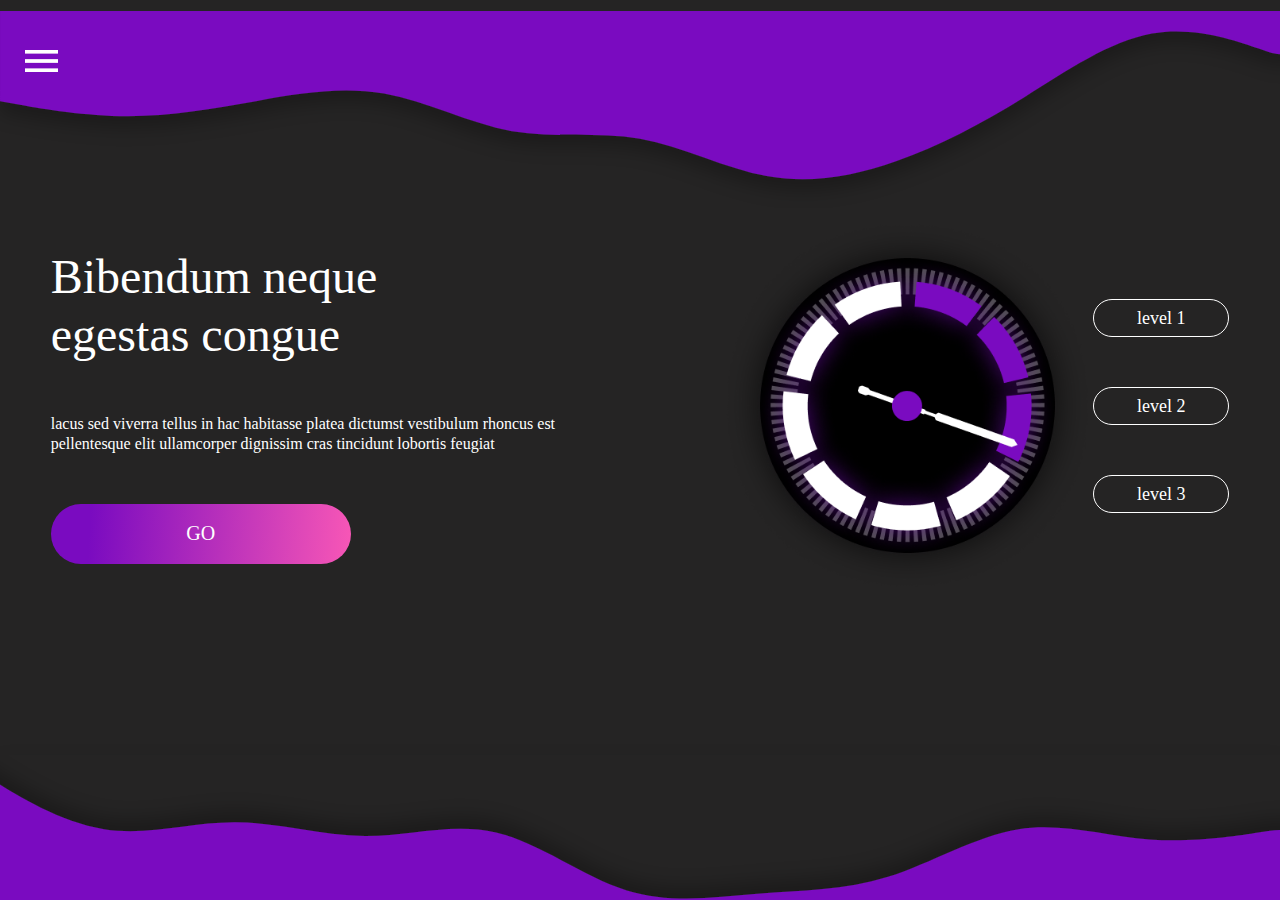
==== index.html @ 1c90ed40 "test step 1" ====
<!DOCTYPE html>
<html lang="en">
  <head>
    <meta charset="UTF-8" />
    <meta http-equiv="X-UA-Compatible" content="IE=edge" />
    <meta name="viewport" content="width=device-width, initial-scale=1.0" />
    <title>Test</title>
    <link rel="stylesheet" href="./css/style.css" />
  </head>
  <body>
    <nav class="nav">
      <div class="nav-icon">
        <img src="./img/menu-icon.png" alt="" />
      </div>
    </nav>

    <main class="main">
      <div class="main-row">
        <div class="main-conten_left">
          <h1 class="main-title">
            Bibendum neque
            <br />
            egestas congue
          </h1>
          <div class="main-text">
            <p>
              lacus sed viverra tellus in hac habitasse platea dictumst vestibulum rhoncus
              est pellentesque elit ullamcorper dignissim cras tincidunt lobortis feugiat
            </p>
          </div>
          <button href="./page2.html" class="main-btn">GO</button>
        </div>

        <div class="main-conten_right">
          <div class="right-speed">
            <img src="./img/speed(1).png" alt="" />
            <div class="right-lvl">
              <button class="lvl-btn">level 1</button>
              <button class="lvl-btn">level 2</button>
              <button class="lvl-btn">level 3</button>
            </div>
          </div>
        </div>
      </div>
    </main>

    <footer class="footer">
      <div class="container"></div>
    </footer>
  </body>
</html>
---- css/style.css ----
@import 'reset.css';

/* Generals*/
html,
body {
  background-color: #252424;
  min-height: 100vh;
  display: flex;
  flex-direction: column;
}

.container {
  max-width: 1200px;
}

/*Nav*/
.nav {
  display: flex;
  background-image: url('./../img/Vector-nav.svg');
  background-repeat: no-repeat;
  background-size: 100%;
  background-position: center center;

  min-height: 220px;
}

.nav-icon {
  width: 33px;
  height: 22px;
  display: flex;
  margin: 50px 25px;
}

/*Main*/

.main-row {
  display: flex;
  justify-content: space-around;
  align-items: center;
}

/* Main Left*/
.main-conten_left {
  display: flex;
  flex-direction: column;
  align-items: flex-start;
  padding: 0px;
  gap: 50px;
}

.main-title {
  color: #fff;
  font-size: 48px;
  font-weight: 400;
  line-height: 58px;
}

.main-text {
  max-width: 570px;
  font-size: 16px;
  line-height: 20px;
  font-weight: 400;
}

.main p {
  font-weight: 400;
  font-size: 16px;
  line-height: 20px;
  color: #fff;
}

.main-btn {
  width: 300px;
  height: 60px;

  color: #fff;
  font-size: 20px;
  text-align: center;

  background: linear-gradient(93.71deg, #7a0bc0 13.27%, #fa58b6 101.64%);
  border-radius: 30px;
}

/*Main Right*/

.right-speed {
  display: flex;
  align-items: center;
}

.right-speed img {
  height: 371px;
  width: 371px;
}

.right-lvl {
  display: flex;
  flex-direction: column;
  gap: 50px;
}

.lvl-btn {
  width: 136px;
  height: 38px;
  font-size: 18px;
  line-height: 22px;
  border: 1px solid #ffffff;
  border-radius: 20px;
  color: #fff;
}

/*Footer*/
.footer {
  margin-top: auto;
}

.footer {
  display: flex;
  background-image: url('./../img/Vector-foot.svg');
  background-repeat: no-repeat;
  background-size: 100%;
  background-position: center center;
  box-shadow: 0px 12px 20px rgba(0, 0, 0, 0.25);
  min-height: 145px;
}
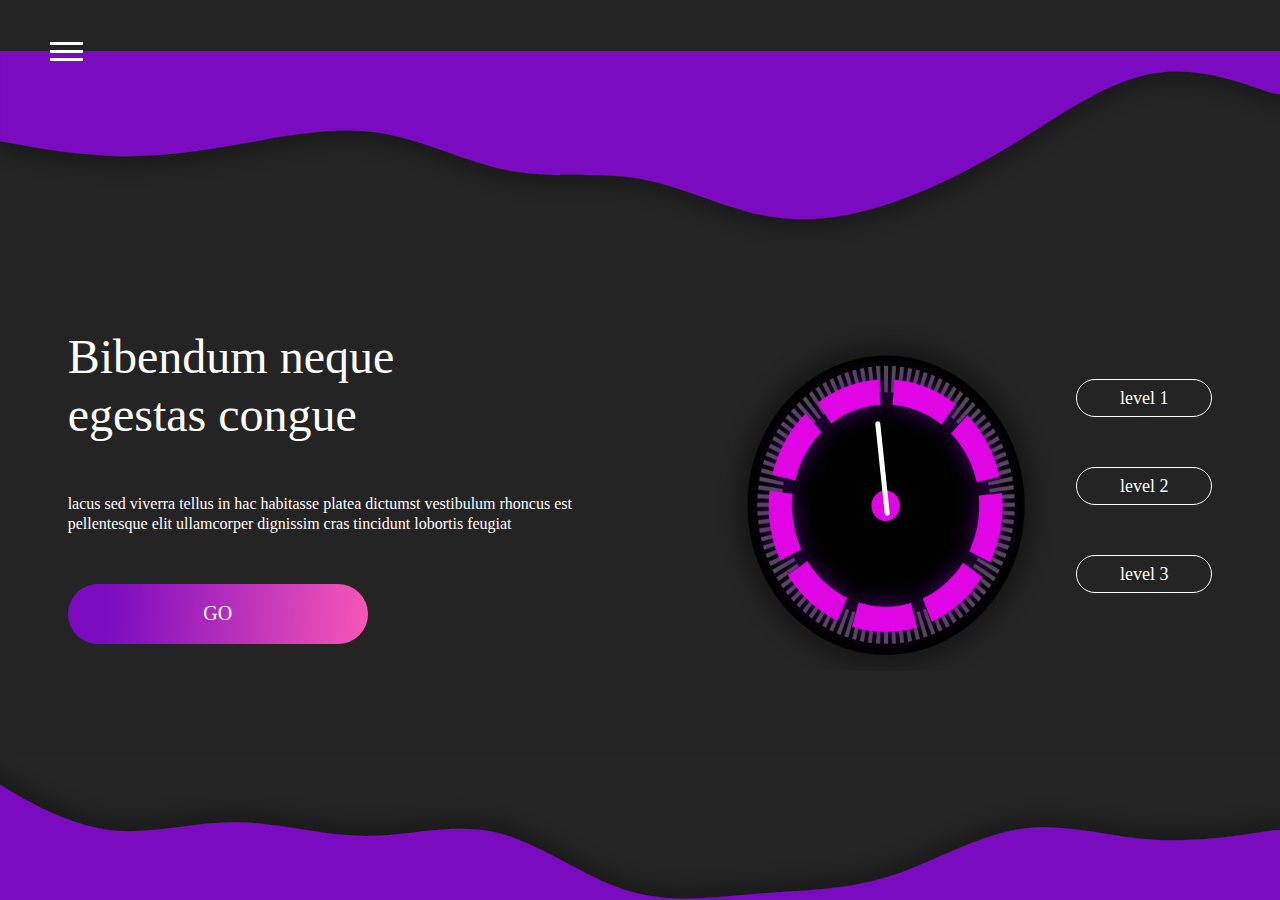
==== commit 6cabf975: "step 2" ====
--- a/index.html
+++ b/index.html
@@ -9,8 +9,19 @@
   </head>
   <body>
     <nav class="nav">
-      <div class="nav-icon">
-        <img src="./img/menu-icon.png" alt="" />
+      <div class="wrapper">
+        <div class="burger">
+          <span></span>
+        </div>
+      </div>
+      <div class="nav-menu">
+        <ul class="nav-menu__list">
+          <li>Menu 1</li>
+          <li>Menu 2</li>
+          <li>Menu 3</li>
+          <li>Menu 4</li>
+          <p>8 800 000 00</p>
+        </ul>
       </div>
     </nav>
 
@@ -28,16 +39,20 @@
               est pellentesque elit ullamcorper dignissim cras tincidunt lobortis feugiat
             </p>
           </div>
-          <button href="./page2.html" class="main-btn">GO</button>
+          <a type="btn" href="./page2.html" class="main-btn">GO</a>
         </div>
 
         <div class="main-conten_right">
           <div class="right-speed">
-            <img src="./img/speed(1).png" alt="" />
+            <span class="speed__arow lvl-3"></span>
+            <img class="none" src="./img/lvl-1.png" alt="lvl-1" />
+            <img class="none" src="./img/lvl-2.png" alt="lvl-2" />
+            <img class="lvl-active" src="./img/lvl-3.png" alt="lvl-3" />
+
             <div class="right-lvl">
-              <button class="lvl-btn">level 1</button>
-              <button class="lvl-btn">level 2</button>
-              <button class="lvl-btn">level 3</button>
+              <button class="lvl-btn btn1">level 1</button>
+              <button class="lvl-btn btn2">level 2</button>
+              <button class="lvl-btn btn3">level 3</button>
             </div>
           </div>
         </div>
@@ -47,5 +62,7 @@
     <footer class="footer">
       <div class="container"></div>
     </footer>
+
+    <script src="./main.js"></script>
   </body>
 </html>
--- a/css/style.css
+++ b/css/style.css
@@ -1,4 +1,8 @@
 @import 'reset.css';
+
+/* * {
+  border: 1px solid red;
+} */
 
 /* Generals*/
 html,
@@ -15,27 +19,88 @@
 
 /*Nav*/
 .nav {
-  display: flex;
   background-image: url('./../img/Vector-nav.svg');
   background-repeat: no-repeat;
   background-size: 100%;
   background-position: center center;
-
-  min-height: 220px;
-}
-
-.nav-icon {
+  min-height: 300px;
+}
+
+.nav-menu {
+  position: fixed;
+
+  top: 0;
+  left: -100%;
+  width: 30%;
+  height: 100vh;
+  background-color: #090909;
+  color: #fff;
+  z-index: 5;
+  transition: 0.5s all ease;
+}
+.nav-menu__list {
+  display: flex;
+  flex-direction: column;
+  justify-content: space-evenly;
+  align-items: center;
+  height: 100%;
+  font-weight: 400;
+  font-size: 24px;
+  line-height: 29px;
+}
+
+.nav-menu__active {
+  left: 0;
+  top: 0;
+}
+
+/* Nav-burger*/
+.wrapper {
+  margin-top: 50px;
+  margin-left: 50px;
+  position: relative;
   width: 33px;
   height: 22px;
-  display: flex;
-  margin: 50px 25px;
+  cursor: pointer;
+  z-index: 6;
+  transition: 2s all;
+}
+
+.burger span,
+.burger span::after,
+.burger span::before {
+  position: absolute;
+  width: 100%;
+  height: 3px;
+  background-color: #fff;
+}
+
+.burger span::after {
+  content: ' ';
+  transform: translateY(8px);
+}
+
+.burger span::before {
+  content: ' ';
+  transform: translateY(-8px);
+}
+
+/* Activation span*/
+.burger__active span::after {
+  transform: rotate(-90deg);
+}
+.burger__active span::before {
+  display: none;
+}
+.burger__active span {
+  transform: rotate(45deg);
 }
 
 /*Main*/
 
 .main-row {
   display: flex;
-  justify-content: space-around;
+  justify-content: space-evenly;
   align-items: center;
 }
 
@@ -70,22 +135,33 @@
 }
 
 .main-btn {
+  display: flex;
   width: 300px;
   height: 60px;
 
   color: #fff;
   font-size: 20px;
-  text-align: center;
+  justify-content: center;
+  align-items: center;
 
   background: linear-gradient(93.71deg, #7a0bc0 13.27%, #fa58b6 101.64%);
   border-radius: 30px;
 }
 
+.main-btn:active {
+  position: relative;
+  top: 2px;
+}
+
 /*Main Right*/
+.main-conten_right {
+  display: flex;
+}
 
 .right-speed {
   display: flex;
   align-items: center;
+  position: relative;
 }
 
 .right-speed img {
@@ -93,6 +169,48 @@
   width: 371px;
 }
 
+/* Speedometer */
+.speed__arow {
+  width: 5px;
+  height: 95px;
+  border-radius: 5px;
+  background-color: #fff;
+  transform: 1s all;
+}
+.lvl-1 {
+  position: absolute;
+  left: 227px;
+  top: 157px;
+  transform: rotate(115deg);
+}
+
+.lvl-2 {
+  position: absolute;
+  left: 152px;
+  top: 162px;
+  transform: rotate(237deg);
+}
+.lvl-3 {
+  position: absolute;
+  left: 175px;
+  top: 121px;
+  transform: rotate(354deg);
+}
+
+.speed__lvl-3 img {
+  width: 400px;
+}
+
+.none {
+  display: none;
+}
+
+.lvl-active {
+  display: block;
+}
+
+/* Lvl's btn */
+
 .right-lvl {
   display: flex;
   flex-direction: column;
@@ -100,6 +218,7 @@
 }
 
 .lvl-btn {
+  text-align: center;
   width: 136px;
   height: 38px;
   font-size: 18px;
@@ -109,6 +228,16 @@
   color: #fff;
 }
 
+.lvl-btn:hover {
+  background-color: #7a0bc0;
+  box-shadow: -3px 22px 15px 9px rgba(2, 2, 2, 0.2);
+}
+
+.lvl-btn:active {
+  position: relative;
+  top: 2px;
+}
+
 /*Footer*/
 .footer {
   margin-top: auto;
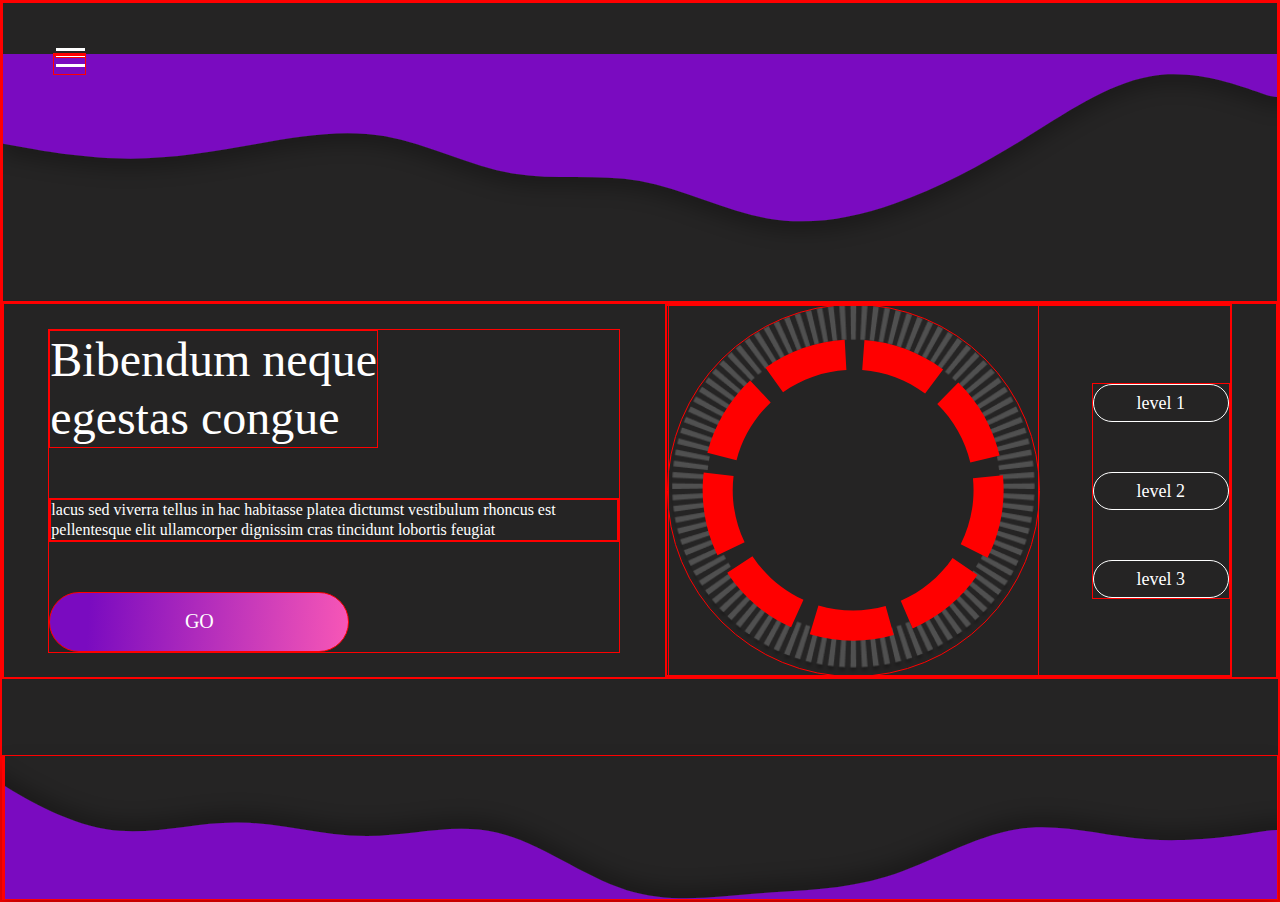
==== commit 794744e4: "step 3" ====
--- a/index.html
+++ b/index.html
@@ -44,15 +44,45 @@
 
         <div class="main-conten_right">
           <div class="right-speed">
-            <span class="speed__arow lvl-3"></span>
-            <img class="none" src="./img/lvl-1.png" alt="lvl-1" />
-            <img class="none" src="./img/lvl-2.png" alt="lvl-2" />
-            <img class="lvl-active" src="./img/lvl-3.png" alt="lvl-3" />
+            <div class="speedometer">
+              <svg
+                class="circle"
+                width="371"
+                height="371"
+                viewbox="0 0 384 384"
+                fill=""
+                xmlns="http://www.w3.org/2000/svg">
+                <path
+                  d="M347.47 176.054C350.424 205.628 344.903 235.432 331.551 261.985L303.565 247.912C314.247 226.67 318.664 202.827 316.3 179.168L347.47 176.054Z" />
+                <path
+                  d="M301.071 79.5884C322.331 100.357 337.243 126.747 344.064 155.674L313.576 162.864C308.119 139.722 296.189 118.611 279.182 101.995L301.071 79.5884Z" />
+                <path
+                  d="M203.403 35.4437C233.04 37.6792 261.429 48.301 285.254 66.0687L266.528 91.1795C247.468 76.9654 224.757 68.4679 201.047 66.6795L203.403 35.4437Z" />
+                <path
+                  d="M100.422 64.2923C124.584 46.9859 153.172 36.9116 182.846 35.2461L184.601 66.5214C160.862 67.8538 137.992 75.9132 118.662 89.7584L100.422 64.2923Z" />
+                <path
+                  d="M39.9134 152.7C47.2995 123.911 62.7242 97.8187 84.3861 77.4693L105.833 100.3C88.5039 116.579 76.1641 137.454 70.2553 160.485L39.9134 152.7Z" />
+                <path
+                  d="M50.4328 259.417C37.568 232.625 32.5921 202.725 36.0861 173.21L67.1934 176.893C64.3982 200.504 68.3789 224.424 78.6707 245.858L50.4328 259.417Z" />
+                <path
+                  d="M127.028 334.305C99.9526 322.047 76.9236 302.339 60.6308 277.482L86.8292 260.31C99.8634 280.196 118.287 295.962 139.947 305.769L127.028 334.305Z" />
+                <path
+                  d="M233.886 342.436C205.267 350.455 174.958 350.167 146.497 341.604L155.522 311.608C178.291 318.458 202.538 318.689 225.433 312.273L233.886 342.436Z" />
+                <path
+                  d="M320.981 279.925C304.224 304.472 280.83 323.744 253.529 335.492L241.147 306.718C262.988 297.32 281.704 281.902 295.109 262.264L320.981 279.925Z" />
+              </svg>
+            </div>
 
             <div class="right-lvl">
-              <button class="lvl-btn btn1">level 1</button>
-              <button class="lvl-btn btn2">level 2</button>
-              <button class="lvl-btn btn3">level 3</button>
+              <button onclick="animateFill('#7A0BC0')" id="btn1" class="lvl-btn">
+                level 1
+              </button>
+              <button onclick="animateFill('#0B8AC0')" id="btn2" class="lvl-btn">
+                level 2
+              </button>
+              <button onclick="animateFill('#E105E5')" id="btn3" class="lvl-btn">
+                level 3
+              </button>
             </div>
           </div>
         </div>
--- a/css/style.css
+++ b/css/style.css
@@ -1,8 +1,8 @@
 @import 'reset.css';
 
-/* * {
+* {
   border: 1px solid red;
-} */
+}
 
 /* Generals*/
 html,
@@ -156,12 +156,18 @@
 /*Main Right*/
 .main-conten_right {
   display: flex;
+  align-items: center;
+  justify-content: center;
 }
 
 .right-speed {
   display: flex;
   align-items: center;
-  position: relative;
+  justify-content: space-between;
+  position: relative;
+
+  width: 565px;
+  height: 371px;
 }
 
 .right-speed img {
@@ -170,43 +176,39 @@
 }
 
 /* Speedometer */
-.speed__arow {
-  width: 5px;
-  height: 95px;
-  border-radius: 5px;
-  background-color: #fff;
-  transform: 1s all;
-}
+.speed-conntent {
+  position: relative;
+}
+
+.speedometer {
+  display: flex;
+  justify-content: center;
+  border-radius: 50%;
+  transition: 0.8s all;
+
+  background-image: url('./../img/backdrop.png');
+  background-repeat: no-repeat;
+  background-size: 100%;
+  background-position: center center;
+}
+
 .lvl-1 {
-  position: absolute;
-  left: 227px;
-  top: 157px;
   transform: rotate(115deg);
 }
 
 .lvl-2 {
-  position: absolute;
-  left: 152px;
-  top: 162px;
   transform: rotate(237deg);
 }
 .lvl-3 {
-  position: absolute;
-  left: 175px;
-  top: 121px;
   transform: rotate(354deg);
 }
 
-.speed__lvl-3 img {
-  width: 400px;
-}
-
-.none {
-  display: none;
-}
-
-.lvl-active {
-  display: block;
+.lvl-img {
+  transition: 1s all;
+}
+
+.lvl-img img {
+  color: black;
 }
 
 /* Lvl's btn */
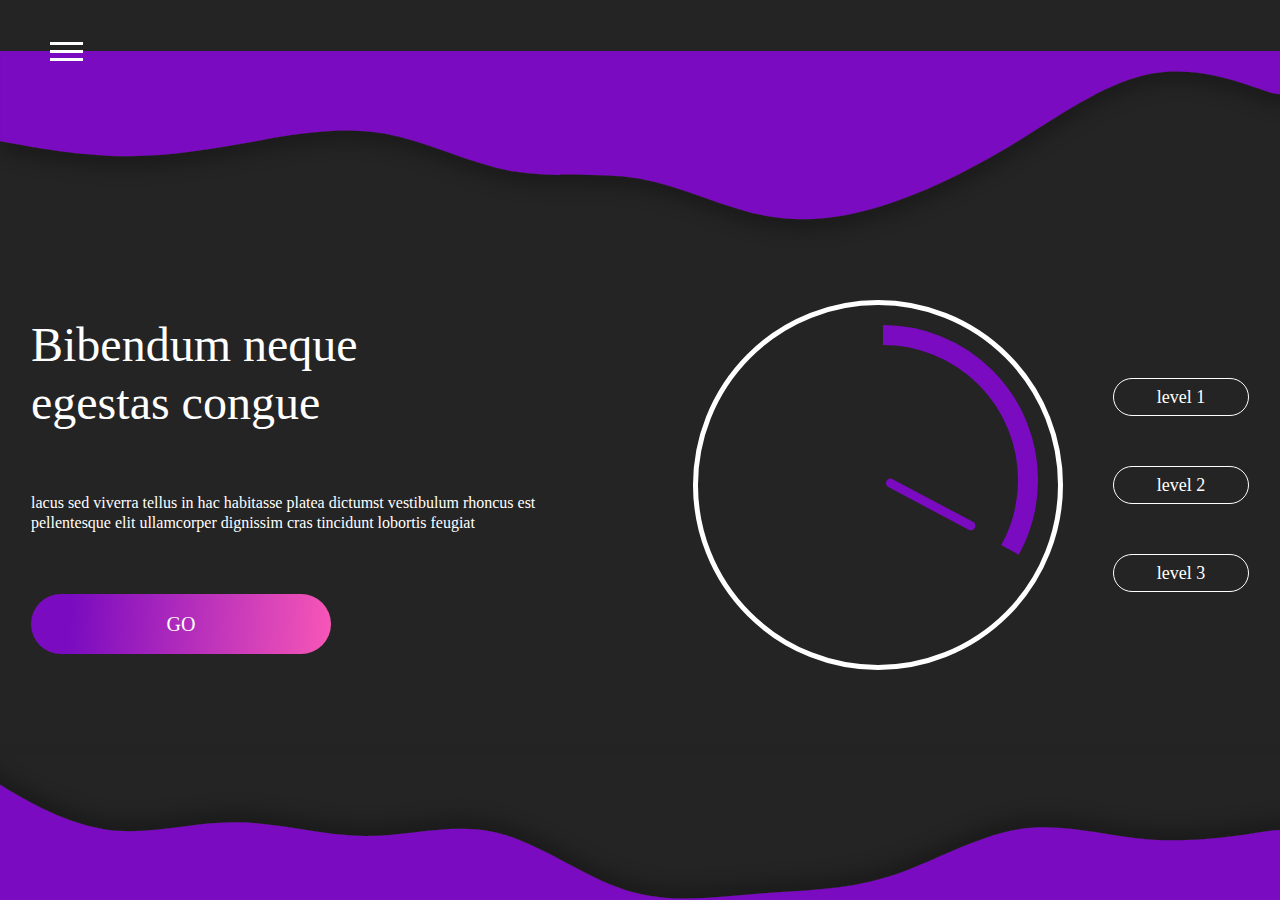
==== commit 33bc1621: "animation" ====
--- a/index.html
+++ b/index.html
@@ -26,63 +26,73 @@
     </nav>
 
     <main class="main">
-      <div class="main-row">
-        <div class="main-conten_left">
-          <h1 class="main-title">
+      <div class="section1">
+        <div class="section1__content-left">
+          <h1 class="title">
             Bibendum neque
             <br />
             egestas congue
           </h1>
-          <div class="main-text">
+          <div class="content-left__text">
             <p>
               lacus sed viverra tellus in hac habitasse platea dictumst vestibulum rhoncus
               est pellentesque elit ullamcorper dignissim cras tincidunt lobortis feugiat
             </p>
           </div>
-          <a type="btn" href="./page2.html" class="main-btn">GO</a>
+          <a type="btn" href="./page2.html" class="content-left__btn">GO</a>
         </div>
 
-        <div class="main-conten_right">
+        <div class="section1__content-right">
           <div class="right-speed">
-            <div class="speedometer">
-              <svg
-                class="circle"
-                width="371"
-                height="371"
-                viewbox="0 0 384 384"
-                fill=""
-                xmlns="http://www.w3.org/2000/svg">
-                <path
-                  d="M347.47 176.054C350.424 205.628 344.903 235.432 331.551 261.985L303.565 247.912C314.247 226.67 318.664 202.827 316.3 179.168L347.47 176.054Z" />
-                <path
-                  d="M301.071 79.5884C322.331 100.357 337.243 126.747 344.064 155.674L313.576 162.864C308.119 139.722 296.189 118.611 279.182 101.995L301.071 79.5884Z" />
-                <path
-                  d="M203.403 35.4437C233.04 37.6792 261.429 48.301 285.254 66.0687L266.528 91.1795C247.468 76.9654 224.757 68.4679 201.047 66.6795L203.403 35.4437Z" />
-                <path
-                  d="M100.422 64.2923C124.584 46.9859 153.172 36.9116 182.846 35.2461L184.601 66.5214C160.862 67.8538 137.992 75.9132 118.662 89.7584L100.422 64.2923Z" />
-                <path
-                  d="M39.9134 152.7C47.2995 123.911 62.7242 97.8187 84.3861 77.4693L105.833 100.3C88.5039 116.579 76.1641 137.454 70.2553 160.485L39.9134 152.7Z" />
-                <path
-                  d="M50.4328 259.417C37.568 232.625 32.5921 202.725 36.0861 173.21L67.1934 176.893C64.3982 200.504 68.3789 224.424 78.6707 245.858L50.4328 259.417Z" />
-                <path
-                  d="M127.028 334.305C99.9526 322.047 76.9236 302.339 60.6308 277.482L86.8292 260.31C99.8634 280.196 118.287 295.962 139.947 305.769L127.028 334.305Z" />
-                <path
-                  d="M233.886 342.436C205.267 350.455 174.958 350.167 146.497 341.604L155.522 311.608C178.291 318.458 202.538 318.689 225.433 312.273L233.886 342.436Z" />
-                <path
-                  d="M320.981 279.925C304.224 304.472 280.83 323.744 253.529 335.492L241.147 306.718C262.988 297.32 281.704 281.902 295.109 262.264L320.981 279.925Z" />
+            <div class="speed-circle">
+              <div class="speed-arrow lvl-1"></div>
+              <svg class="circle" width="370" height="370">
+                <circle
+                  class="progress-ring__circle"
+                  stroke=" "
+                  fill="transparent"
+                  stroke-width="20"
+                  cx="185"
+                  cy="185"
+                  r="145" />
               </svg>
             </div>
 
             <div class="right-lvl">
-              <button onclick="animateFill('#7A0BC0')" id="btn1" class="lvl-btn">
-                level 1
-              </button>
-              <button onclick="animateFill('#0B8AC0')" id="btn2" class="lvl-btn">
-                level 2
-              </button>
-              <button onclick="animateFill('#E105E5')" id="btn3" class="lvl-btn">
-                level 3
-              </button>
+              <button id="btn1" class="lvl-btn">level 1</button>
+              <button id="btn2" class="lvl-btn">level 2</button>
+              <button id="btn3" class="lvl-btn">level 3</button>
+            </div>
+          </div>
+        </div>
+      </div>
+
+      <div class="section2 none">
+        <div class="section2__content">
+          <div class="section2_left">
+            <h1 class="title">PageMaker including versions of Lorem Ipsum</h1>
+            <div class="section2-text">
+              <p>
+                Lorem Ipsum is simply dummy text of the printing and typesetting industry.
+                Lorem Ipsum has been the industry's standard dummy text ever since the
+                1500s, when an unknown printer took a galley of type and scrambled it to
+                make a type specimen book. It has survived not only five centuries, but
+                also the leap into electronic typesetting, remaining essentially
+                unchanged. It was popularised in the 1960s with the release of Letraset
+                sheets containing
+              </p>
+            </div>
+            <a type="btn" href="./index.html" class="main-btn">BACK</a>
+          </div>
+
+          <div class="section2__content-right">
+            <div class="right-speed">
+              <img src="./img/speed(1).png" alt="" />
+              <div class="right-lvl">
+                <button class="lvl-btn">level 1</button>
+                <button class="lvl-btn">level 2</button>
+                <button class="lvl-btn">level 3</button>
+              </div>
             </div>
           </div>
         </div>
--- a/css/style.css
+++ b/css/style.css
@@ -1,8 +1,8 @@
 @import 'reset.css';
 
-* {
+/* * {
   border: 1px solid red;
-}
+} */
 
 /* Generals*/
 html,
@@ -12,9 +12,8 @@
   display: flex;
   flex-direction: column;
 }
-
-.container {
-  max-width: 1200px;
+.main {
+  position: relative;
 }
 
 /*Nav*/
@@ -35,7 +34,7 @@
   height: 100vh;
   background-color: #090909;
   color: #fff;
-  z-index: 5;
+  z-index: 10;
   transition: 0.5s all ease;
 }
 .nav-menu__list {
@@ -62,7 +61,7 @@
   width: 33px;
   height: 22px;
   cursor: pointer;
-  z-index: 6;
+  z-index: 11;
   transition: 2s all;
 }
 
@@ -94,47 +93,53 @@
 }
 .burger__active span {
   transform: rotate(45deg);
-}
-
-/*Main*/
-
-.main-row {
-  display: flex;
-  justify-content: space-evenly;
-  align-items: center;
+  z-index: 11;
+}
+
+/*Main section1*/
+.section1 {
+  display: flex;
+  flex-direction: row;
+  flex-wrap: wrap;
+  justify-content: space-around;
+  position: relative;
+  z-index: 4;
+  gap: 30px;
 }
 
 /* Main Left*/
-.main-conten_left {
-  display: flex;
-  flex-direction: column;
+.section1__content-left {
+  display: flex;
+  flex-direction: column;
+  flex-wrap: wrap;
+  justify-content: space-around;
   align-items: flex-start;
-  padding: 0px;
-  gap: 50px;
-}
-
-.main-title {
+  gap: 30px;
+  row-gap: 30px;
+}
+
+.title {
   color: #fff;
   font-size: 48px;
   font-weight: 400;
   line-height: 58px;
 }
 
-.main-text {
+.content-left__text {
   max-width: 570px;
   font-size: 16px;
   line-height: 20px;
   font-weight: 400;
 }
 
-.main p {
+.content-left__text p {
   font-weight: 400;
   font-size: 16px;
   line-height: 20px;
   color: #fff;
 }
 
-.main-btn {
+.content-left__btn {
   display: flex;
   width: 300px;
   height: 60px;
@@ -148,13 +153,13 @@
   border-radius: 30px;
 }
 
-.main-btn:active {
+.content-left__btn:active {
   position: relative;
   top: 2px;
 }
 
 /*Main Right*/
-.main-conten_right {
+.section1__content-right {
   display: flex;
   align-items: center;
   justify-content: center;
@@ -164,55 +169,65 @@
   display: flex;
   align-items: center;
   justify-content: space-between;
-  position: relative;
-
-  width: 565px;
-  height: 371px;
-}
-
-.right-speed img {
-  height: 371px;
-  width: 371px;
+  transition: 0.5s all ease-in;
 }
 
 /* Speedometer */
-.speed-conntent {
-  position: relative;
-}
-
-.speedometer {
-  display: flex;
-  justify-content: center;
+
+.speed-circle {
+  display: flex;
+  flex-direction: column;
+  justify-content: center;
+  align-items: center;
+  position: relative;
+  width: 370px;
+  height: 370px;
+
+  border: 5px solid white;
   border-radius: 50%;
-  transition: 0.8s all;
-
-  background-image: url('./../img/backdrop.png');
-  background-repeat: no-repeat;
-  background-size: 100%;
-  background-position: center center;
-}
+  margin-right: 50px;
+
+  transform-origin: center;
+  transform: rotate(-90deg);
+  stroke: #7a0bc0;
+}
+.progress-ring__circle {
+  transition: 0.5s all ease-in;
+}
+
+.speed-arrow {
+  position: absolute;
+  display: flex;
+  justify-content: center;
+
+  width: 100px;
+  height: 9px;
+  top: 184px;
+  left: 84px;
+  transition: 0.5s all ease-in;
+
+  border-radius: 13px;
+  transform-origin: 100% 50%;
+}
+
+/* Active lvl */
 
 .lvl-1 {
-  transform: rotate(115deg);
+  background-color: #7a0bc0;
+  transform: rotate(-62deg);
 }
 
 .lvl-2 {
-  transform: rotate(237deg);
-}
+  background-color: #0b8ac0;
+  transform: rotate(57deg);
+}
+
 .lvl-3 {
-  transform: rotate(354deg);
-}
-
-.lvl-img {
-  transition: 1s all;
-}
-
-.lvl-img img {
-  color: black;
+  background-color: #fa58b6;
+  transform: rotate(176deg);
 }
 
 /* Lvl's btn */
-
 .right-lvl {
   display: flex;
   flex-direction: column;
@@ -240,6 +255,33 @@
   top: 2px;
 }
 
+/* Main section2 */
+.section2 {
+  display: flex;
+  flex-direction: row;
+  flex-wrap: wrap;
+  justify-content: space-around;
+  position: absolute;
+  top: 0;
+  left: 65%;
+  z-index: 1;
+  transition: transform 0.5s ease-in-out;
+}
+.section_2-active {
+  transform: translateX(-100%);
+}
+.none {
+  display: none;
+}
+
+.section2__content {
+  display: flex;
+  flex-direction: row;
+}
+
+.section2-title {
+}
+
 /*Footer*/
 .footer {
   margin-top: auto;
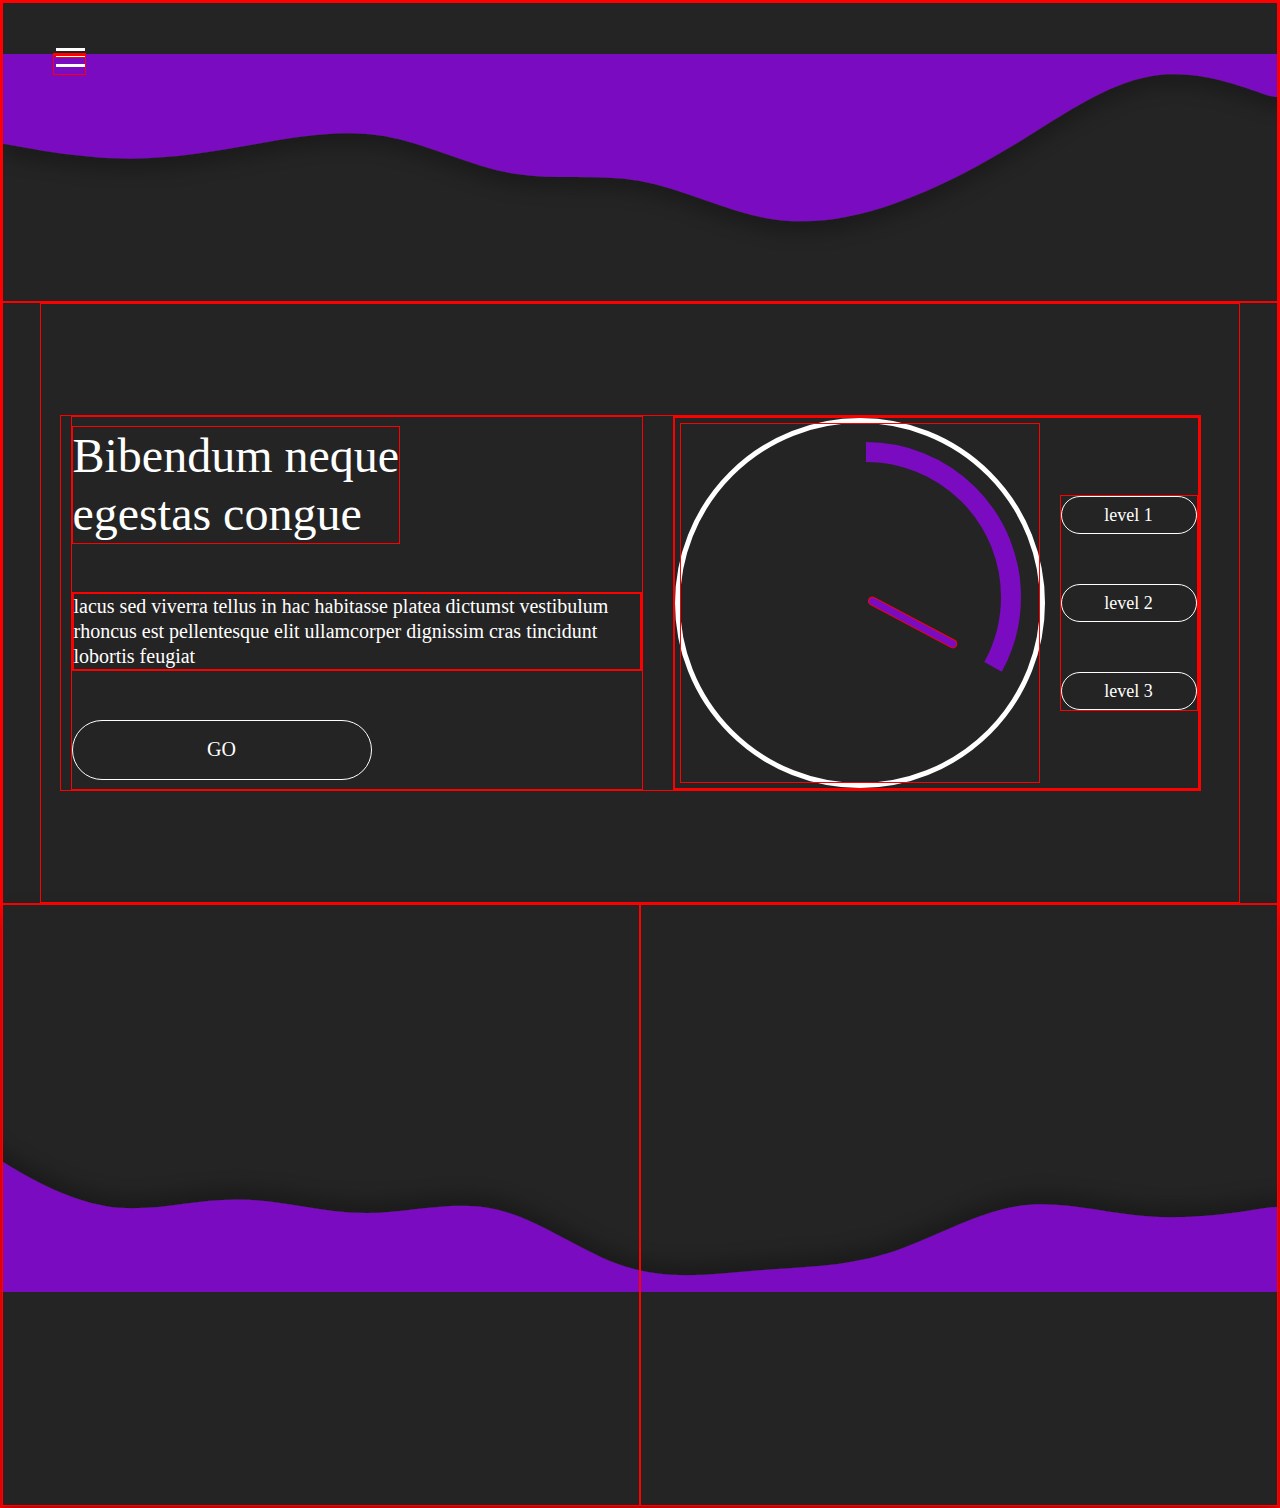
==== commit 9decf1ab: "finish" ====
--- a/index.html
+++ b/index.html
@@ -26,52 +26,57 @@
     </nav>
 
     <main class="main">
-      <div class="section1">
-        <div class="section1__content-left">
-          <h1 class="title">
-            Bibendum neque
-            <br />
-            egestas congue
-          </h1>
-          <div class="content-left__text">
-            <p>
-              lacus sed viverra tellus in hac habitasse platea dictumst vestibulum rhoncus
-              est pellentesque elit ullamcorper dignissim cras tincidunt lobortis feugiat
-            </p>
+      <div class="container">
+        <div class="section1">
+          <div class="section1__content-left">
+            <h1 class="title">
+              Bibendum neque
+              <br />
+              egestas congue
+            </h1>
+            <div class="text">
+              <p>
+                lacus sed viverra tellus in hac habitasse platea dictumst vestibulum
+                rhoncus est pellentesque elit ullamcorper dignissim cras tincidunt
+                lobortis feugiat
+              </p>
+            </div>
+            <button type="btn" id="btn-next" class="btn">GO</button>
           </div>
-          <a type="btn" href="./page2.html" class="content-left__btn">GO</a>
-        </div>
 
-        <div class="section1__content-right">
-          <div class="right-speed">
-            <div class="speed-circle">
-              <div class="speed-arrow lvl-1"></div>
-              <svg class="circle" width="370" height="370">
-                <circle
-                  class="progress-ring__circle"
-                  stroke=" "
-                  fill="transparent"
-                  stroke-width="20"
-                  cx="185"
-                  cy="185"
-                  r="145" />
-              </svg>
-            </div>
+          <div class="section1__content-right">
+            <div class="right-speed">
+              <div class="speed-circle">
+                <div class="speed-arrow lvl-1"></div>
+                <svg class="circle" width="370" height="370">
+                  <circle
+                    class="progress-ring__circle"
+                    stroke=" "
+                    fill="transparent"
+                    stroke-width="20"
+                    cx="185"
+                    cy="185"
+                    r="145" />
+                </svg>
+              </div>
 
-            <div class="right-lvl">
-              <button id="btn1" class="lvl-btn">level 1</button>
-              <button id="btn2" class="lvl-btn">level 2</button>
-              <button id="btn3" class="lvl-btn">level 3</button>
+              <div class="right-lvl">
+                <button id="btn1" class="lvl-btn">level 1</button>
+                <button id="btn2" class="lvl-btn">level 2</button>
+                <button id="btn3" class="lvl-btn">level 3</button>
+              </div>
             </div>
           </div>
         </div>
-      </div>
 
-      <div class="section2 none">
-        <div class="section2__content">
-          <div class="section2_left">
-            <h1 class="title">PageMaker including versions of Lorem Ipsum</h1>
-            <div class="section2-text">
+        <div class="section2">
+          <div class="section2__left">
+            <h1 class="title">
+              PageMaker including
+              <br />
+              versions of Lorem Ipsum
+            </h1>
+            <div class="text">
               <p>
                 Lorem Ipsum is simply dummy text of the printing and typesetting industry.
                 Lorem Ipsum has been the industry's standard dummy text ever since the
@@ -82,16 +87,41 @@
                 sheets containing
               </p>
             </div>
-            <a type="btn" href="./index.html" class="main-btn">BACK</a>
+            <button type="btn" id="btn-prev" class="btn">BACK</button>
           </div>
 
-          <div class="section2__content-right">
-            <div class="right-speed">
-              <img src="./img/speed(1).png" alt="" />
-              <div class="right-lvl">
-                <button class="lvl-btn">level 1</button>
-                <button class="lvl-btn">level 2</button>
-                <button class="lvl-btn">level 3</button>
+          <div class="section2__right">
+            <div class="prize__container">
+              <div class="prize">
+                <img class="prize-1" src="./img/prize1.png" alt="" />
+                <img class="prize-2" src="./img/prize2.png" alt="" />
+                <img class="prize-3" src="./img/prize3.png" alt="" />
+              </div>
+              <div class="prize__btn">
+                <button class="right-btn">
+                  <svg
+                    width="30"
+                    height="48"
+                    viewBox="0 0 30 48"
+                    fill="none"
+                    xmlns="http://www.w3.org/2000/svg">
+                    <path
+                      d="M29.64 42.36L11.32 24L29.64 5.64L24 0L0 24L24 48L29.64 42.36Z"
+                      fill="#764BA2" />
+                  </svg>
+                </button>
+                <button class="left-btn">
+                  <svg
+                    width="30"
+                    height="48"
+                    viewBox="0 0 30 48"
+                    fill="none"
+                    xmlns="http://www.w3.org/2000/svg">
+                    <path
+                      d="M0.361328 42.36L18.6813 24L0.361328 5.64L6.00133 0L30.0013 24L6.00133 48L0.361328 42.36Z"
+                      fill="#764BA2" />
+                  </svg>
+                </button>
               </div>
             </div>
           </div>
--- a/css/style.css
+++ b/css/style.css
@@ -1,8 +1,8 @@
 @import 'reset.css';
 
-/* * {
+* {
   border: 1px solid red;
-} */
+}
 
 /* Generals*/
 html,
@@ -12,8 +12,18 @@
   display: flex;
   flex-direction: column;
 }
-.main {
-  position: relative;
+
+.container {
+  position: relative;
+  display: flex;
+  align-items: center;
+  justify-content: center;
+  max-width: 1200px;
+  min-height: 600px;
+  margin: 0 auto;
+  transition: 0.8 all ease-in;
+
+  overflow: hidden;
 }
 
 /*Nav*/
@@ -100,11 +110,12 @@
 .section1 {
   display: flex;
   flex-direction: row;
-  flex-wrap: wrap;
+  flex-wrap: nowrap;
   justify-content: space-around;
   position: relative;
-  z-index: 4;
   gap: 30px;
+  transition: 0.8 all ease-in;
+  transform: translateX(-10px);
 }
 
 /* Main Left*/
@@ -114,8 +125,8 @@
   flex-wrap: wrap;
   justify-content: space-around;
   align-items: flex-start;
-  gap: 30px;
   row-gap: 30px;
+  margin-left: 10px;
 }
 
 .title {
@@ -125,21 +136,21 @@
   line-height: 58px;
 }
 
-.content-left__text {
+.text {
   max-width: 570px;
   font-size: 16px;
   line-height: 20px;
   font-weight: 400;
 }
 
-.content-left__text p {
+.text p {
   font-weight: 400;
-  font-size: 16px;
-  line-height: 20px;
+  font-size: 20px;
+  line-height: 25px;
   color: #fff;
 }
 
-.content-left__btn {
+.btn {
   display: flex;
   width: 300px;
   height: 60px;
@@ -148,12 +159,16 @@
   font-size: 20px;
   justify-content: center;
   align-items: center;
-
+  border: 1px solid white;
+
+  border-radius: 30px;
+}
+
+.btn:hover {
   background: linear-gradient(93.71deg, #7a0bc0 13.27%, #fa58b6 101.64%);
-  border-radius: 30px;
-}
-
-.content-left__btn:active {
+}
+
+.btn:active {
   position: relative;
   top: 2px;
 }
@@ -185,7 +200,7 @@
 
   border: 5px solid white;
   border-radius: 50%;
-  margin-right: 50px;
+  margin-right: 15px;
 
   transform-origin: center;
   transform: rotate(-90deg);
@@ -262,24 +277,82 @@
   flex-wrap: wrap;
   justify-content: space-around;
   position: absolute;
-  top: 0;
-  left: 65%;
-  z-index: 1;
-  transition: transform 0.5s ease-in-out;
-}
-.section_2-active {
-  transform: translateX(-100%);
-}
-.none {
-  display: none;
+  z-index: -9;
+
+  gap: 30px;
+  transition: 0.8 all ease-in;
+  transform: translateX(120%);
 }
 
 .section2__content {
   display: flex;
   flex-direction: row;
-}
-
-.section2-title {
+  flex-wrap: wrap;
+  justify-content: space-around;
+
+  gap: 30px;
+}
+
+.show {
+  transform: translateX(0);
+  z-index: 9;
+}
+.nonision {
+  z-index: -5;
+}
+
+.section2__left {
+  display: flex;
+  flex-direction: column;
+
+  gap: 35px;
+  align-items: flex-start;
+  flex-wrap: wrap;
+  justify-content: space-around;
+}
+
+.section2__right {
+  display: flex;
+  flex-direction: column;
+  column-gap: 35px;
+  gap: 35px;
+}
+
+.prize__container {
+  position: relative;
+  max-width: 550px;
+  overflow: hidden;
+}
+
+/* Prize */
+.prize {
+  display: flex;
+}
+
+.prize-img {
+  width: auto;
+
+  height: auto;
+  margin-right: 20px;
+}
+
+.right-btn {
+  cursor: pointer;
+}
+
+.left-btn {
+  cursor: pointer;
+}
+/* Slide btn */
+.prize__btn {
+  display: flex;
+  flex-direction: row;
+  align-items: center;
+  justify-content: center;
+  gap: 65px;
+  position: absolute;
+  left: 10px;
+  bottom: 100px;
 }
 
 /*Footer*/
@@ -296,3 +369,50 @@
   box-shadow: 0px 12px 20px rgba(0, 0, 0, 0.25);
   min-height: 145px;
 }
+
+@media (max-width: 675px) {
+  .nav-menu {
+    width: 50%;
+  }
+  .container {
+    min-height: 130px;
+  }
+  .section1 {
+    display: flex;
+    flex-direction: column;
+    gap: 15px;
+  }
+  .section1__content-left {
+    row-gap: 15px;
+    align-items: center;
+  }
+  .title {
+    color: #fff;
+    font-size: 30px;
+    font-weight: 400;
+    line-height: 40px;
+  }
+  .right-speed {
+    align-items: center;
+    flex-direction: column;
+  }
+  .speed-circle {
+    margin-right: 0;
+  }
+  .right-lvl {
+    gap: 35px;
+  }
+  .section2__left {
+    gap: 10px;
+    align-items: center;
+  }
+  .text p {
+    font-weight: 300;
+    font-size: 18px;
+    line-height: 25px;
+  }
+  .prize__btn {
+    left: 18px;
+    bottom: 35px;
+  }
+}
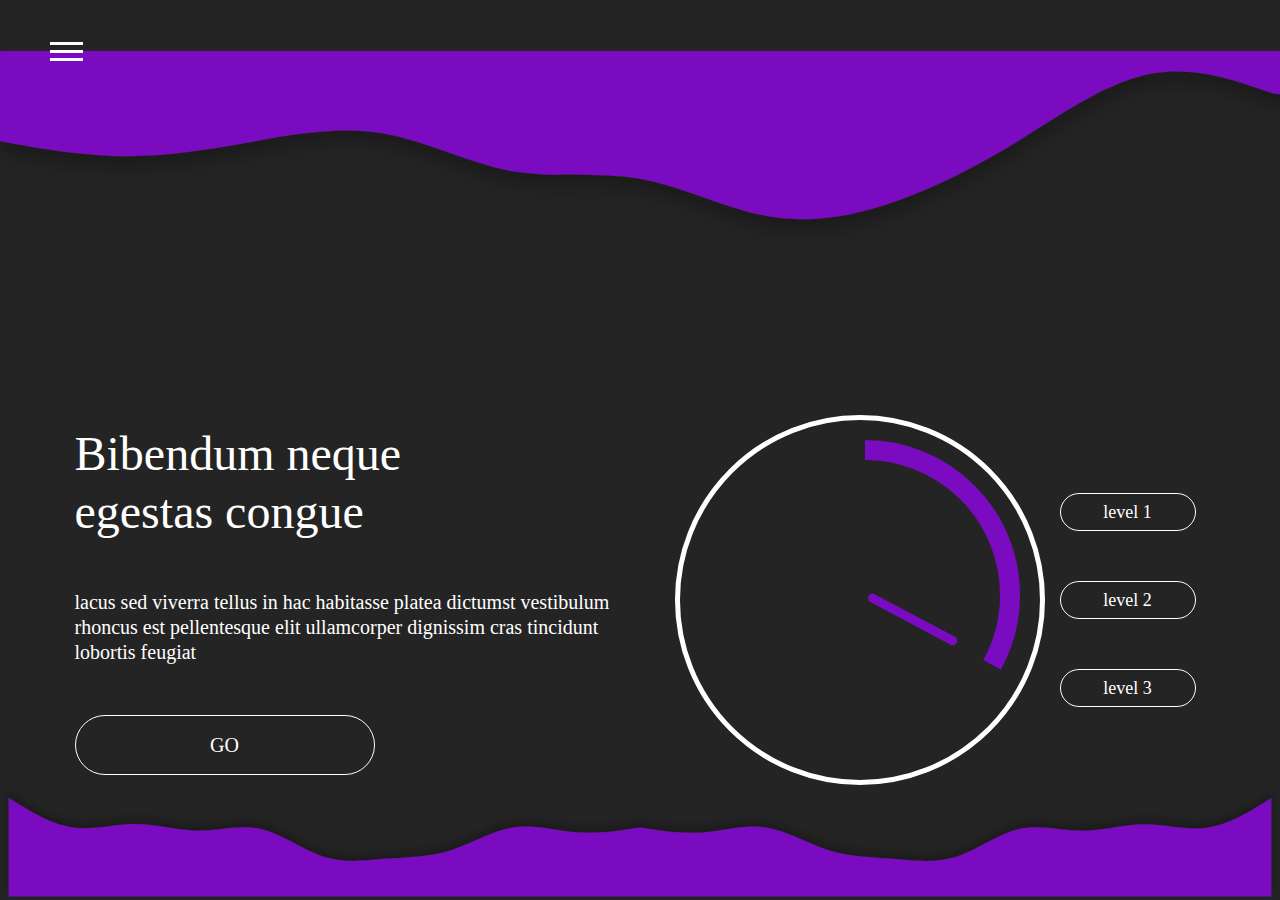
==== commit 9f8e025b: "add resize" ====
--- a/index.html
+++ b/index.html
@@ -130,7 +130,7 @@
     </main>
 
     <footer class="footer">
-      <div class="container"></div>
+      <img src="./img/Vector-foot.svg" alt="" />
     </footer>
 
     <script src="./main.js"></script>
--- a/css/style.css
+++ b/css/style.css
@@ -1,14 +1,9 @@
 @import 'reset.css';
-
-* {
-  border: 1px solid red;
-}
 
 /* Generals*/
 html,
 body {
   background-color: #252424;
-  min-height: 100vh;
   display: flex;
   flex-direction: column;
 }
@@ -299,6 +294,7 @@
 }
 .nonision {
   z-index: -5;
+  transform: translateX(120%);
 }
 
 .section2__left {
@@ -356,18 +352,27 @@
 }
 
 /*Footer*/
+
 .footer {
-  margin-top: auto;
-}
-
-.footer {
-  display: flex;
-  background-image: url('./../img/Vector-foot.svg');
-  background-repeat: no-repeat;
-  background-size: 100%;
-  background-position: center center;
-  box-shadow: 0px 12px 20px rgba(0, 0, 0, 0.25);
-  min-height: 145px;
+  position: fixed;
+  bottom: 0;
+  left: 0;
+  right: 0;
+}
+
+/* Media */
+@media (max-width: 864px) {
+  .prize__container {
+    max-width: 350px;
+  }
+  .prize__btn {
+    gap: 40px;
+    left: 2px;
+    bottom: 50px;
+  }
+  .section2__left {
+    gap: 20px;
+  }
 }
 
 @media (max-width: 675px) {
@@ -375,7 +380,7 @@
     width: 50%;
   }
   .container {
-    min-height: 130px;
+    min-height: 200px;
   }
   .section1 {
     display: flex;
@@ -412,7 +417,7 @@
     line-height: 25px;
   }
   .prize__btn {
-    left: 18px;
-    bottom: 35px;
-  }
-}
+    left: 39px;
+    bottom: 77px;
+  }
+}
